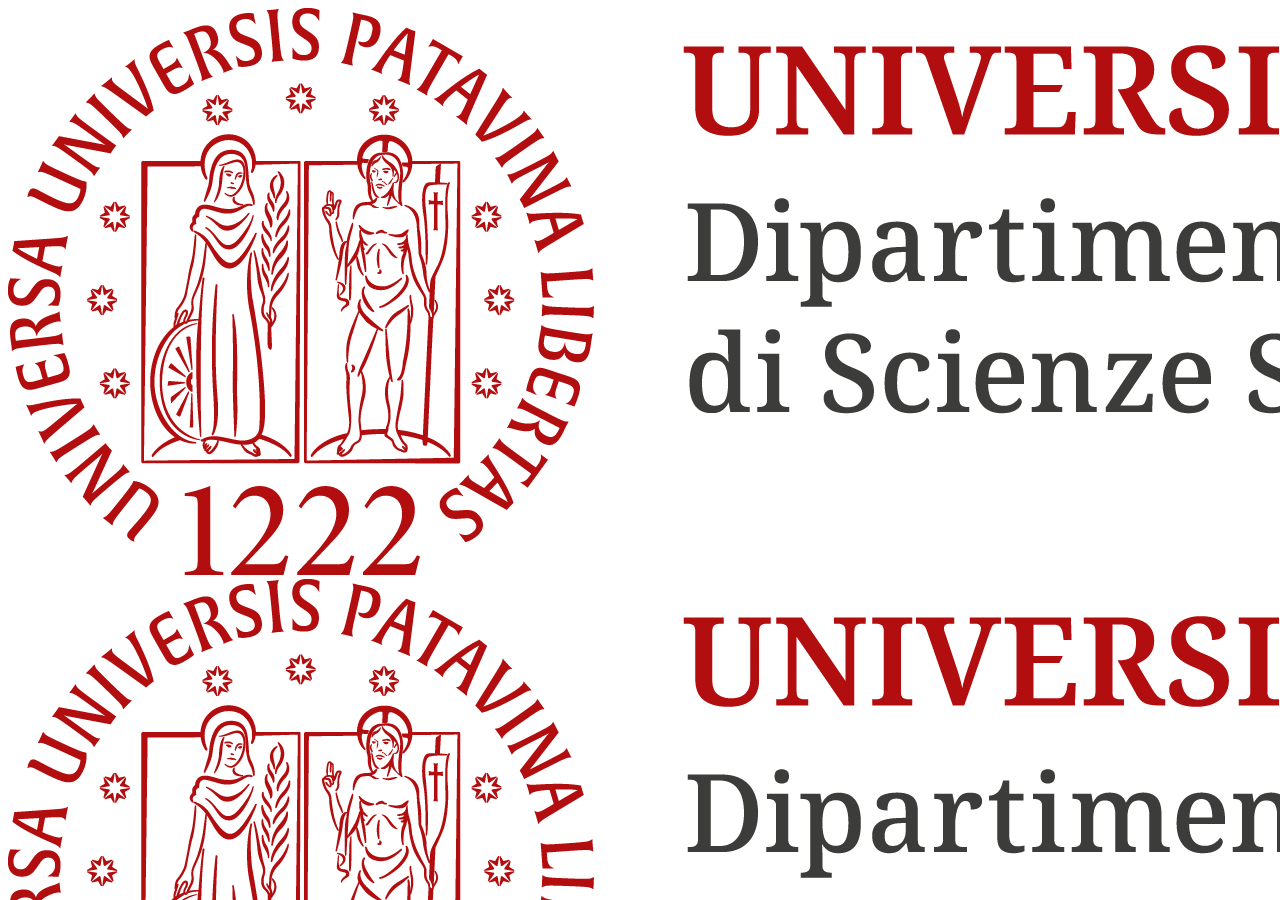
==== index.html @ 8d1b6821 "Add files via upload" ====
<!DOCTYPE html>
<html xmlns="http://www.w3.org/1999/xhtml" lang="en" xml:lang="en"><head>

<meta charset="utf-8">
<meta name="generator" content="quarto-1.10.18">

<meta name="viewport" content="width=device-width, initial-scale=1.0, user-scalable=yes">


<title>Alessandra R. Brazzale</title>
<style>
/* Default styles provided by pandoc.
** See https://pandoc.org/MANUAL.html#variables-for-html for config info.
*/
span.smallcaps{font-variant: small-caps;}
div.columns{display: flex; gap: 1.5em;}
div.column{flex: auto;}
@media screen {
div.columns{gap: min(4vw, 1.5em);}
div.column{overflow-x: auto;}
}
div.hanging-indent{margin-left: 1.5em; text-indent: -1.5em;}
ul.task-list{list-style: none;}
ul.task-list li input[type="checkbox"] {
  width: 0.8em;
  margin: 0 0.8em 0.2em -1em; /* quarto-specific, see https://github.com/quarto-dev/quarto-cli/issues/4556 */ 
  vertical-align: middle;
}
</style>


<script src="site_libs/quarto-nav/quarto-nav.js"></script>
<script src="site_libs/clipboard/clipboard.min.js"></script>
<script src="site_libs/quarto-search/autocomplete.umd.js"></script>
<script src="site_libs/quarto-search/fuse.min.js"></script>
<script src="site_libs/quarto-search/quarto-search.js"></script>
<meta name="quarto:offset" content="./">
<script src="site_libs/quarto-html/quarto.js" type="module"></script>
<script src="site_libs/quarto-html/tabsets/tabsets.js" type="module"></script>
<script src="site_libs/quarto-html/popper.min.js"></script>
<script src="site_libs/quarto-html/tippy.umd.min.js"></script>
<link href="site_libs/quarto-html/tippy.css" rel="stylesheet">
<link href="site_libs/quarto-html/quarto-syntax-highlighting-64a204ab8560d761af7679ceaba22944.css" rel="stylesheet" id="quarto-text-highlighting-styles">
<script src="site_libs/bootstrap/bootstrap.min.js"></script>
<link href="site_libs/bootstrap/bootstrap-icons.css" rel="stylesheet">
<link href="site_libs/bootstrap/bootstrap-cb7407ed415db5d52133feed00e51bfb.min.css" rel="stylesheet" append-hash="true" id="quarto-bootstrap" data-mode="light">
<script id="quarto-search-options" type="application/json">{
  "location": "navbar",
  "copy-button": false,
  "collapse-after": 3,
  "panel-placement": "end",
  "type": "overlay",
  "limit": 50,
  "keyboard-shortcut": [
    "f",
    "/",
    "s"
  ],
  "show-item-context": false,
  "language": {
    "search-no-results-text": "No results",
    "search-matching-documents-text": "matching documents",
    "search-copy-link-title": "Copy link to search",
    "search-hide-matches-text": "Hide additional matches",
    "search-more-match-text": "more match in this document",
    "search-more-matches-text": "more matches in this document",
    "search-clear-button-title": "Clear",
    "search-text-placeholder": "",
    "search-detached-cancel-button-title": "Cancel",
    "search-submit-button-title": "Submit",
    "search-label": "Search"
  }
}</script>


<link rel="stylesheet" href="styles.css">
</head>

<body class="nav-fixed quarto-light">

<div id="quarto-search-results"></div>
  <header id="quarto-header" class="headroom fixed-top">
    <nav class="navbar navbar-expand-lg " data-bs-theme="dark">
      <div class="navbar-container container-fluid">
      <div class="navbar-brand-container mx-auto">
    <a href="https://stat.unipd.it/" class="navbar-brand navbar-brand-logo">
    <img src="./assets/DSS.png" alt="Department of Statistical Sciences" class="navbar-logo light-content">
    <img src="./assets/DSS.png" alt="Department of Statistical Sciences" class="navbar-logo dark-content">
    </a>
    <a class="navbar-brand" href="https://stat.unipd.it/">
    <span class="navbar-title">Alessandra R. Brazzale</span>
    </a>
  </div>
            <div id="quarto-search" class="" title="Search"></div>
          <button class="navbar-toggler" type="button" data-bs-toggle="collapse" data-bs-target="#navbarCollapse" aria-controls="navbarCollapse" role="menu" aria-expanded="false" aria-label="Toggle navigation" onclick="if (window.quartoToggleHeadroom) { window.quartoToggleHeadroom(); }">
  <span class="navbar-toggler-icon"></span>
</button>
          <div class="collapse navbar-collapse" id="navbarCollapse">
            <ul class="navbar-nav navbar-nav-scroll ms-auto">
  <li class="nav-item">
    <a class="nav-link" href="./about-me.html"> 
<span class="menu-text">About Me</span></a>
  </li>  
  <li class="nav-item">
    <a class="nav-link" href="./education.html"> 
<span class="menu-text">Education</span></a>
  </li>  
  <li class="nav-item">
    <a class="nav-link" href="./research.html"> 
<span class="menu-text">Research</span></a>
  </li>  
  <li class="nav-item">
    <a class="nav-link" href="./publications.html"> 
<span class="menu-text">Publications</span></a>
  </li>  
  <li class="nav-item">
    <a class="nav-link" href="./teaching.html"> 
<span class="menu-text">Teaching</span></a>
  </li>  
  <li class="nav-item">
    <a class="nav-link" href="./contact.html"> 
<span class="menu-text">Contact</span></a>
  </li>  
  <li class="nav-item">
    <a class="nav-link" href="./AA/index.html"> 
<span class="menu-text">AA</span></a>
  </li>  
</ul>
          </div> <!-- /navcollapse -->
            <div class="quarto-navbar-tools">
</div>
      </div> <!-- /container-fluid -->
    </nav>
</header>
<!-- content -->
<div id="quarto-content" class="quarto-container page-columns page-rows-contents page-layout-full page-navbar">
<!-- sidebar -->
<!-- margin-sidebar -->
    
<!-- main -->
<main class="content column-page" id="quarto-document-content">

<header id="title-block-header" class="quarto-title-block default">
<div class="quarto-title">
<h1 class="title">Alessandra R. Brazzale</h1>
</div>



<div class="quarto-title-meta column-page">

    
  
    
  </div>
  


</header>


<meta http-equiv="refresh" content="0; url=about-me.html">
<p><a href="about-me.html">Continue to About Me</a></p>



</main> <!-- /main -->
<script>
  const headerTitle = document.querySelector('#quarto-header a.navbar-brand:not(.navbar-brand-logo)');
  if (headerTitle) {
    const label = document.createElement('span');
    label.className = headerTitle.className;
    label.append(...headerTitle.childNodes);
    headerTitle.replaceWith(label);
  }
  const headerNavbar = document.querySelector('#quarto-header .navbar');
  if (headerNavbar) {
    headerNavbar.classList.replace('navbar-expand-lg', 'navbar-expand-xl');
  }
</script>
<script id="quarto-html-after-body" type="application/javascript">
  window.document.addEventListener("DOMContentLoaded", function (event) {
    const isCodeAnnotation = (el) => {
      for (const clz of el.classList) {
        if (clz.startsWith('code-annotation-')) {                     
          return true;
        }
      }
      return false;
    }
    const onCopySuccess = function(e) {
      // button target
      const button = e.trigger;
      // don't keep focus
      button.blur();
      // flash "checked"
      button.classList.add('code-copy-button-checked');
      var currentTitle = button.getAttribute("title");
      button.setAttribute("title", "Copied!");
      let tooltip;
      if (window.bootstrap) {
        button.setAttribute("data-bs-toggle", "tooltip");
        button.setAttribute("data-bs-placement", "left");
        button.setAttribute("data-bs-title", "Copied!");
        tooltip = new bootstrap.Tooltip(button, 
          { trigger: "manual", 
            customClass: "code-copy-button-tooltip",
            offset: [0, -8]});
        tooltip.show();    
      }
      setTimeout(function() {
        if (tooltip) {
          tooltip.hide();
          button.removeAttribute("data-bs-title");
          button.removeAttribute("data-bs-toggle");
          button.removeAttribute("data-bs-placement");
        }
        button.setAttribute("title", currentTitle);
        button.classList.remove('code-copy-button-checked');
      }, 1000);
      // clear code selection
      e.clearSelection();
    }
    const getTextToCopy = function(trigger) {
      const outerScaffold = trigger.parentElement.cloneNode(true);
      const codeEl = outerScaffold.querySelector('code');
      for (const childEl of codeEl.children) {
        if (isCodeAnnotation(childEl)) {
          childEl.remove();
        }
      }
      return codeEl.innerText;
    }
    const clipboard = new window.ClipboardJS('.code-copy-button:not([data-in-quarto-modal])', {
      text: getTextToCopy
    });
    clipboard.on('success', onCopySuccess);
    if (window.document.getElementById('quarto-embedded-source-code-modal')) {
      const clipboardModal = new window.ClipboardJS('.code-copy-button[data-in-quarto-modal]', {
        text: getTextToCopy,
        container: window.document.getElementById('quarto-embedded-source-code-modal')
      });
      clipboardModal.on('success', onCopySuccess);
    }
      var localhostRegex = new RegExp(/^(?:http|https):\/\/localhost\:?[0-9]*\//);
      var mailtoRegex = new RegExp(/^mailto:/);
        var filterRegex = new RegExp('/' + window.location.host + '/');
      var isInternal = (href) => {
          return filterRegex.test(href) || localhostRegex.test(href) || mailtoRegex.test(href);
      }
      // Inspect non-navigation links and adorn them if external
     var links = window.document.querySelectorAll('a[href]:not(.nav-link):not(.navbar-brand):not(.toc-action):not(.sidebar-link):not(.sidebar-item-toggle):not(.pagination-link):not(.no-external):not([aria-hidden]):not(.dropdown-item):not(.quarto-navigation-tool):not(.about-link)');
      for (var i=0; i<links.length; i++) {
        const link = links[i];
        if (!isInternal(link.href)) {
          // undo the damage that might have been done by quarto-nav.js in the case of
          // links that we want to consider external
          if (link.dataset.originalHref !== undefined) {
            link.href = link.dataset.originalHref;
          }
        }
      }
    function tippyHover(el, contentFn, onTriggerFn, onUntriggerFn) {
      const config = {
        allowHTML: true,
        maxWidth: 500,
        delay: 100,
        arrow: false,
        appendTo: function(el) {
            return el.parentElement;
        },
        interactive: true,
        interactiveBorder: 10,
        theme: 'quarto',
        placement: 'bottom-start',
      };
      if (contentFn) {
        config.content = contentFn;
      }
      if (onTriggerFn) {
        config.onTrigger = onTriggerFn;
      }
      if (onUntriggerFn) {
        config.onUntrigger = onUntriggerFn;
      }
      window.tippy(el, config); 
    }
    const noterefs = window.document.querySelectorAll('a[role="doc-noteref"]');
    for (var i=0; i<noterefs.length; i++) {
      const ref = noterefs[i];
      tippyHover(ref, function() {
        // use id or data attribute instead here
        let href = ref.getAttribute('data-footnote-href') || ref.getAttribute('href');
        try { href = new URL(href).hash; } catch {}
        const id = href.replace(/^#\/?/, "");
        const note = window.document.getElementById(id);
        if (note) {
          return note.innerHTML;
        } else {
          return "";
        }
      });
    }
    const xrefs = window.document.querySelectorAll('a.quarto-xref');
    const processXRef = (id, note) => {
      // Strip column container classes
      const stripColumnClz = (el) => {
        el.classList.remove("page-full", "page-columns");
        if (el.children) {
          for (const child of el.children) {
            stripColumnClz(child);
          }
        }
      }
      stripColumnClz(note)
      if (id === null || id.startsWith('sec-')) {
        // Special case sections, only their first couple elements
        const container = document.createElement("div");
        if (note.children && note.children.length > 2) {
          container.appendChild(note.children[0].cloneNode(true));
          for (let i = 1; i < note.children.length; i++) {
            const child = note.children[i];
            if (child.tagName === "P" && child.innerText === "") {
              continue;
            } else {
              container.appendChild(child.cloneNode(true));
              break;
            }
          }
          if (window.Quarto?.typesetMath) {
            window.Quarto.typesetMath(container);
          }
          return container.innerHTML
        } else {
          if (window.Quarto?.typesetMath) {
            window.Quarto.typesetMath(note);
          }
          return note.innerHTML;
        }
      } else {
        // Remove any anchor links if they are present
        const anchorLink = note.querySelector('a.anchorjs-link');
        if (anchorLink) {
          anchorLink.remove();
        }
        if (window.Quarto?.typesetMath) {
          window.Quarto.typesetMath(note);
        }
        if (note.classList.contains("callout")) {
          return note.outerHTML;
        } else {
          return note.innerHTML;
        }
      }
    }
    for (var i=0; i<xrefs.length; i++) {
      const xref = xrefs[i];
      tippyHover(xref, undefined, function(instance) {
        instance.disable();
        let url = xref.getAttribute('href');
        let hash = undefined; 
        if (url.startsWith('#')) {
          hash = url;
        } else {
          try { hash = new URL(url).hash; } catch {}
        }
        if (hash) {
          const id = hash.replace(/^#\/?/, "");
          const note = window.document.getElementById(id);
          if (note !== null) {
            try {
              const html = processXRef(id, note.cloneNode(true));
              instance.setContent(html);
            } finally {
              instance.enable();
              instance.show();
            }
          } else {
            // See if we can fetch this
            fetch(url.split('#')[0])
            .then(res => res.text())
            .then(html => {
              const parser = new DOMParser();
              const htmlDoc = parser.parseFromString(html, "text/html");
              const note = htmlDoc.getElementById(id);
              if (note !== null) {
                const html = processXRef(id, note);
                instance.setContent(html);
              } 
            }).finally(() => {
              instance.enable();
              instance.show();
            });
          }
        } else {
          // See if we can fetch a full url (with no hash to target)
          // This is a special case and we should probably do some content thinning / targeting
          fetch(url)
          .then(res => res.text())
          .then(html => {
            const parser = new DOMParser();
            const htmlDoc = parser.parseFromString(html, "text/html");
            const note = htmlDoc.querySelector('main.content');
            if (note !== null) {
              // This should only happen for chapter cross references
              // (since there is no id in the URL)
              // remove the first header
              if (note.children.length > 0 && note.children[0].tagName === "HEADER") {
                note.children[0].remove();
              }
              const html = processXRef(null, note);
              instance.setContent(html);
            } 
          }).finally(() => {
            instance.enable();
            instance.show();
          });
        }
      }, function(instance) {
      });
    }
        let selectedAnnoteEl;
        const selectorForAnnotation = ( cell, annotation) => {
          let cellAttr = 'data-code-cell="' + cell + '"';
          let lineAttr = 'data-code-annotation="' +  annotation + '"';
          const selector = 'span[' + cellAttr + '][' + lineAttr + ']';
          return selector;
        }
        const selectCodeLines = (annoteEl) => {
          const doc = window.document;
          const targetCell = annoteEl.getAttribute("data-target-cell");
          const targetAnnotation = annoteEl.getAttribute("data-target-annotation");
          const annoteSpan = window.document.querySelector(selectorForAnnotation(targetCell, targetAnnotation));
          const lines = annoteSpan.getAttribute("data-code-lines").split(",");
          const lineIds = lines.map((line) => {
            return targetCell + "-" + line;
          })
          let top = null;
          let height = null;
          let parent = null;
          if (lineIds.length > 0) {
              //compute the position of the single el (top and bottom and make a div)
              const el = window.document.getElementById(lineIds[0]);
              top = el.offsetTop;
              height = el.offsetHeight;
              parent = el.parentElement.parentElement;
            if (lineIds.length > 1) {
              const lastEl = window.document.getElementById(lineIds[lineIds.length - 1]);
              const bottom = lastEl.offsetTop + lastEl.offsetHeight;
              height = bottom - top;
            }
            if (top !== null && height !== null && parent !== null) {
              // cook up a div (if necessary) and position it 
              let div = window.document.getElementById("code-annotation-line-highlight");
              if (div === null) {
                div = window.document.createElement("div");
                div.setAttribute("id", "code-annotation-line-highlight");
                div.style.position = 'absolute';
                parent.appendChild(div);
              }
              div.style.top = top - 2 + "px";
              div.style.height = height + 4 + "px";
              div.style.left = 0;
              let gutterDiv = window.document.getElementById("code-annotation-line-highlight-gutter");
              if (gutterDiv === null) {
                gutterDiv = window.document.createElement("div");
                gutterDiv.setAttribute("id", "code-annotation-line-highlight-gutter");
                gutterDiv.style.position = 'absolute';
                const codeCell = window.document.getElementById(targetCell);
                const gutter = codeCell.querySelector('.code-annotation-gutter');
                gutter.appendChild(gutterDiv);
              }
              gutterDiv.style.top = top - 2 + "px";
              gutterDiv.style.height = height + 4 + "px";
            }
            selectedAnnoteEl = annoteEl;
          }
        };
        const unselectCodeLines = () => {
          const elementsIds = ["code-annotation-line-highlight", "code-annotation-line-highlight-gutter"];
          elementsIds.forEach((elId) => {
            const div = window.document.getElementById(elId);
            if (div) {
              div.remove();
            }
          });
          selectedAnnoteEl = undefined;
        };
          // Handle positioning of the toggle
      window.addEventListener(
        "resize",
        throttle(() => {
          elRect = undefined;
          if (selectedAnnoteEl) {
            selectCodeLines(selectedAnnoteEl);
          }
        }, 10)
      );
      function throttle(fn, ms) {
      let throttle = false;
      let timer;
        return (...args) => {
          if(!throttle) { // first call gets through
              fn.apply(this, args);
              throttle = true;
          } else { // all the others get throttled
              if(timer) clearTimeout(timer); // cancel #2
              timer = setTimeout(() => {
                fn.apply(this, args);
                timer = throttle = false;
              }, ms);
          }
        };
      }
        // Attach click handler to the DT
        const annoteDls = window.document.querySelectorAll('dt[data-target-cell]');
        for (const annoteDlNode of annoteDls) {
          annoteDlNode.addEventListener('click', (event) => {
            const clickedEl = event.target;
            if (clickedEl !== selectedAnnoteEl) {
              unselectCodeLines();
              const activeEl = window.document.querySelector('dt[data-target-cell].code-annotation-active');
              if (activeEl) {
                activeEl.classList.remove('code-annotation-active');
              }
              selectCodeLines(clickedEl);
              clickedEl.classList.add('code-annotation-active');
            } else {
              // Unselect the line
              unselectCodeLines();
              clickedEl.classList.remove('code-annotation-active');
            }
          });
        }
    const findCites = (el) => {
      const parentEl = el.parentElement;
      if (parentEl) {
        const cites = parentEl.dataset.cites;
        if (cites) {
          return {
            el,
            cites: cites.split(' ')
          };
        } else {
          return findCites(el.parentElement)
        }
      } else {
        return undefined;
      }
    };
    var bibliorefs = window.document.querySelectorAll('a[role="doc-biblioref"]');
    for (var i=0; i<bibliorefs.length; i++) {
      const ref = bibliorefs[i];
      const citeInfo = findCites(ref);
      if (citeInfo) {
        tippyHover(citeInfo.el, function() {
          var popup = window.document.createElement('div');
          citeInfo.cites.forEach(function(cite) {
            var citeDiv = window.document.createElement('div');
            citeDiv.classList.add('hanging-indent');
            citeDiv.classList.add('csl-entry');
            var biblioDiv = window.document.getElementById('ref-' + cite);
            if (biblioDiv) {
              citeDiv.innerHTML = biblioDiv.innerHTML;
            }
            popup.appendChild(citeDiv);
          });
          return popup.innerHTML;
        });
      }
    }
  });
  </script>
</div> <!-- /content -->




</body></html>
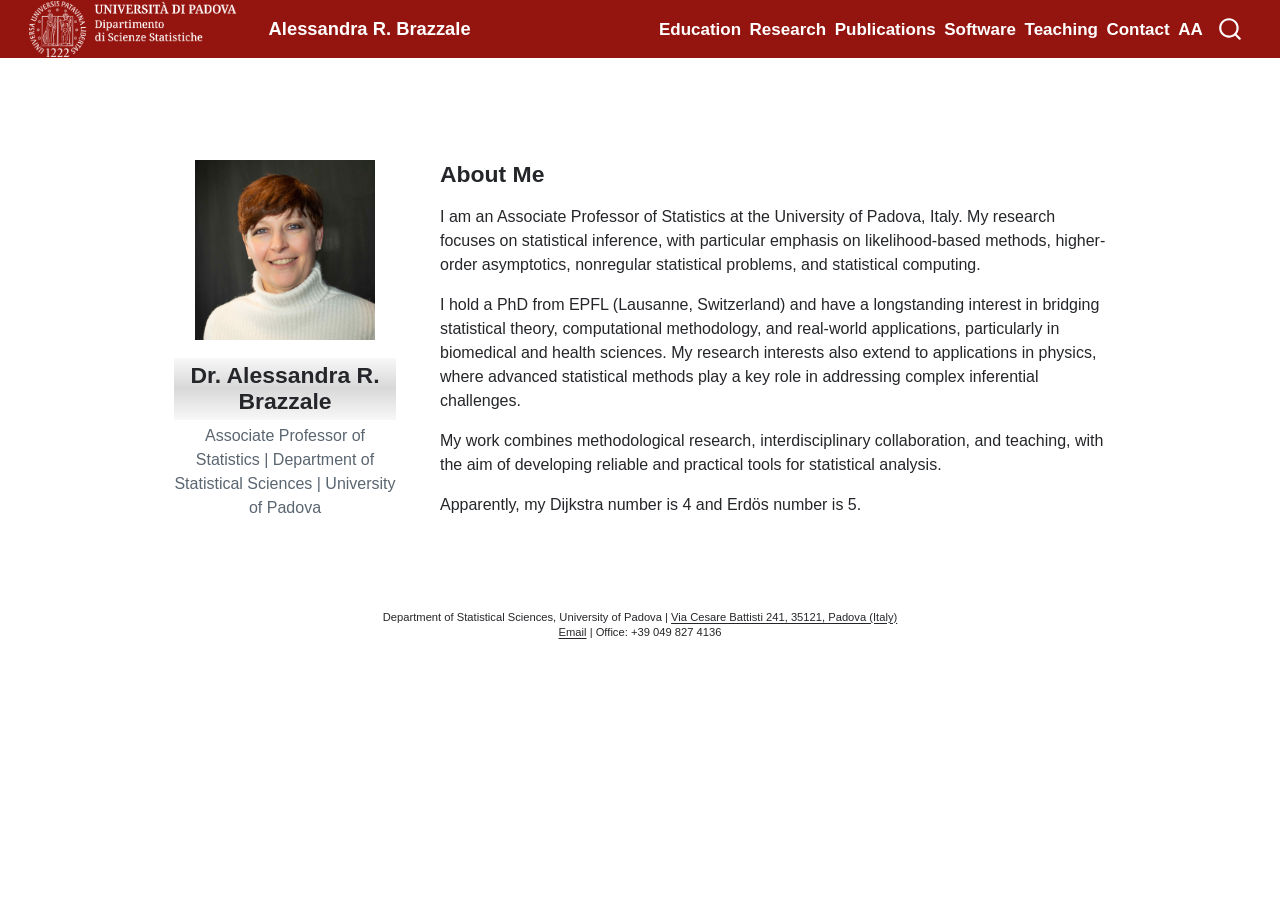
==== commit f4a333e7: "Add files via upload" ====
--- a/index.html
+++ b/index.html
@@ -98,10 +98,6 @@
           <div class="collapse navbar-collapse" id="navbarCollapse">
             <ul class="navbar-nav navbar-nav-scroll ms-auto">
   <li class="nav-item">
-    <a class="nav-link" href="./about-me.html"> 
-<span class="menu-text">About Me</span></a>
-  </li>  
-  <li class="nav-item">
     <a class="nav-link" href="./education.html"> 
 <span class="menu-text">Education</span></a>
   </li>  
@@ -112,6 +108,10 @@
   <li class="nav-item">
     <a class="nav-link" href="./publications.html"> 
 <span class="menu-text">Publications</span></a>
+  </li>  
+  <li class="nav-item">
+    <a class="nav-link" href="./software.html"> 
+<span class="menu-text">Software</span></a>
   </li>  
   <li class="nav-item">
     <a class="nav-link" href="./teaching.html"> 
@@ -168,10 +168,9 @@
 <script>
   const headerTitle = document.querySelector('#quarto-header a.navbar-brand:not(.navbar-brand-logo)');
   if (headerTitle) {
-    const label = document.createElement('span');
-    label.className = headerTitle.className;
-    label.append(...headerTitle.childNodes);
-    headerTitle.replaceWith(label);
+    const siteOffset = document.querySelector('meta[name="quarto:offset"]')?.content || './';
+    headerTitle.href = siteOffset + 'about-me.html';
+    headerTitle.title = 'About Me';
   }
   const headerNavbar = document.querySelector('#quarto-header .navbar');
   if (headerNavbar) {
--- a/site_libs/quarto-html/tippy.css
+++ b/site_libs/quarto-html/tippy.css
@@ -0,0 +1 @@
+.tippy-box[data-animation=fade][data-state=hidden]{opacity:0}[data-tippy-root]{max-width:calc(100vw - 10px)}.tippy-box{position:relative;background-color:#333;color:#fff;border-radius:4px;font-size:14px;line-height:1.4;white-space:normal;outline:0;transition-property:transform,visibility,opacity}.tippy-box[data-placement^=top]>.tippy-arrow{bottom:0}.tippy-box[data-placement^=top]>.tippy-arrow:before{bottom:-7px;left:0;border-width:8px 8px 0;border-top-color:initial;transform-origin:center top}.tippy-box[data-placement^=bottom]>.tippy-arrow{top:0}.tippy-box[data-placement^=bottom]>.tippy-arrow:before{top:-7px;left:0;border-width:0 8px 8px;border-bottom-color:initial;transform-origin:center bottom}.tippy-box[data-placement^=left]>.tippy-arrow{right:0}.tippy-box[data-placement^=left]>.tippy-arrow:before{border-width:8px 0 8px 8px;border-left-color:initial;right:-7px;transform-origin:center left}.tippy-box[data-placement^=right]>.tippy-arrow{left:0}.tippy-box[data-placement^=right]>.tippy-arrow:before{left:-7px;border-width:8px 8px 8px 0;border-right-color:initial;transform-origin:center right}.tippy-box[data-inertia][data-state=visible]{transition-timing-function:cubic-bezier(.54,1.5,.38,1.11)}.tippy-arrow{width:16px;height:16px;color:#333}.tippy-arrow:before{content:"";position:absolute;border-color:transparent;border-style:solid}.tippy-content{position:relative;padding:5px 9px;z-index:1}
--- a/site_libs/quarto-html/quarto-syntax-highlighting-64a204ab8560d761af7679ceaba22944.css
+++ b/site_libs/quarto-html/quarto-syntax-highlighting-64a204ab8560d761af7679ceaba22944.css
@@ -0,0 +1,236 @@
+/* quarto syntax highlight colors */
+:root {
+  --quarto-hl-ot-color: #003B4F;
+  --quarto-hl-at-color: #657422;
+  --quarto-hl-ss-color: #20794D;
+  --quarto-hl-an-color: #5E5E5E;
+  --quarto-hl-fu-color: #4758AB;
+  --quarto-hl-st-color: #20794D;
+  --quarto-hl-cf-color: #003B4F;
+  --quarto-hl-op-color: #5E5E5E;
+  --quarto-hl-er-color: #AD0000;
+  --quarto-hl-bn-color: #AD0000;
+  --quarto-hl-al-color: #AD0000;
+  --quarto-hl-va-color: #111111;
+  --quarto-hl-bu-color: inherit;
+  --quarto-hl-ex-color: inherit;
+  --quarto-hl-pp-color: #AD0000;
+  --quarto-hl-in-color: #5E5E5E;
+  --quarto-hl-vs-color: #20794D;
+  --quarto-hl-wa-color: #5E5E5E;
+  --quarto-hl-do-color: #5E5E5E;
+  --quarto-hl-im-color: #00769E;
+  --quarto-hl-ch-color: #20794D;
+  --quarto-hl-dt-color: #AD0000;
+  --quarto-hl-fl-color: #AD0000;
+  --quarto-hl-co-color: #5E5E5E;
+  --quarto-hl-cv-color: #5E5E5E;
+  --quarto-hl-cn-color: #8f5902;
+  --quarto-hl-sc-color: #5E5E5E;
+  --quarto-hl-dv-color: #AD0000;
+  --quarto-hl-kw-color: #003B4F;
+}
+
+/* other quarto variables */
+:root {
+  --quarto-font-monospace: SFMono-Regular, Menlo, Monaco, Consolas, "Liberation Mono", "Courier New", monospace;
+}
+
+/* syntax highlight based on Pandoc's rules */
+pre > code.sourceCode > span {
+  color: #003B4F;
+}
+
+code.sourceCode > span {
+  color: #003B4F;
+}
+
+div.sourceCode,
+div.sourceCode pre.sourceCode {
+  color: #003B4F;
+}
+
+/* Normal */
+code span {
+  color: #003B4F;
+}
+
+/* Alert */
+code span.al {
+  color: #AD0000;
+  font-style: inherit;
+}
+
+/* Annotation */
+code span.an {
+  color: #5E5E5E;
+  font-style: inherit;
+}
+
+/* Attribute */
+code span.at {
+  color: #657422;
+  font-style: inherit;
+}
+
+/* BaseN */
+code span.bn {
+  color: #AD0000;
+  font-style: inherit;
+}
+
+/* BuiltIn */
+code span.bu {
+  font-style: inherit;
+}
+
+/* ControlFlow */
+code span.cf {
+  color: #003B4F;
+  font-weight: bold;
+  font-style: inherit;
+}
+
+/* Char */
+code span.ch {
+  color: #20794D;
+  font-style: inherit;
+}
+
+/* Constant */
+code span.cn {
+  color: #8f5902;
+  font-style: inherit;
+}
+
+/* Comment */
+code span.co {
+  color: #5E5E5E;
+  font-style: inherit;
+}
+
+/* CommentVar */
+code span.cv {
+  color: #5E5E5E;
+  font-style: italic;
+}
+
+/* Documentation */
+code span.do {
+  color: #5E5E5E;
+  font-style: italic;
+}
+
+/* DataType */
+code span.dt {
+  color: #AD0000;
+  font-style: inherit;
+}
+
+/* DecVal */
+code span.dv {
+  color: #AD0000;
+  font-style: inherit;
+}
+
+/* Error */
+code span.er {
+  color: #AD0000;
+  font-style: inherit;
+}
+
+/* Extension */
+code span.ex {
+  font-style: inherit;
+}
+
+/* Float */
+code span.fl {
+  color: #AD0000;
+  font-style: inherit;
+}
+
+/* Function */
+code span.fu {
+  color: #4758AB;
+  font-style: inherit;
+}
+
+/* Import */
+code span.im {
+  color: #00769E;
+  font-style: inherit;
+}
+
+/* Information */
+code span.in {
+  color: #5E5E5E;
+  font-style: inherit;
+}
+
+/* Keyword */
+code span.kw {
+  color: #003B4F;
+  font-weight: bold;
+  font-style: inherit;
+}
+
+/* Operator */
+code span.op {
+  color: #5E5E5E;
+  font-style: inherit;
+}
+
+/* Other */
+code span.ot {
+  color: #003B4F;
+  font-style: inherit;
+}
+
+/* Preprocessor */
+code span.pp {
+  color: #AD0000;
+  font-style: inherit;
+}
+
+/* SpecialChar */
+code span.sc {
+  color: #5E5E5E;
+  font-style: inherit;
+}
+
+/* SpecialString */
+code span.ss {
+  color: #20794D;
+  font-style: inherit;
+}
+
+/* String */
+code span.st {
+  color: #20794D;
+  font-style: inherit;
+}
+
+/* Variable */
+code span.va {
+  color: #111111;
+  font-style: inherit;
+}
+
+/* VerbatimString */
+code span.vs {
+  color: #20794D;
+  font-style: inherit;
+}
+
+/* Warning */
+code span.wa {
+  color: #5E5E5E;
+  font-style: italic;
+}
+
+.prevent-inlining {
+  content: "</";
+}
+
+/*# sourceMappingURL=9d8d5bb603a83b8298b89080a598c93b.css.map */
--- a/styles.css
+++ b/styles.css
@@ -0,0 +1,518 @@
+:root {
+  --brand-red: #94150f;
+  --text: #242629;
+  --muted: #5f5f5f;
+  --link: var(--text);
+  --bs-body-color: var(--text);
+  --bs-heading-color: var(--text);
+  --bs-emphasis-color: var(--text);
+  --page-width: 980px;
+  --content-width: 820px;
+  --body-font-size: 16px;
+  --body-line-height: 1.5;
+  --table-line-height: 1.55;
+  --compact-table-line-height: 1.25;
+  --h1-font-size: 1.35rem;
+  --h2-font-size: 1.18rem;
+  --h3-font-size: 1rem;
+  --h4-font-size: 0.95rem;
+  --menu-font-size: 1rem;
+  --header-height: 58px;
+}
+
+* {
+  box-sizing: border-box;
+}
+
+html {
+  font-size: 17px;
+  background: #ffffff;
+}
+
+body {
+  margin: 0;
+  color: var(--text);
+  font-family: Roboto, Arial, Helvetica, sans-serif;
+  font-size: var(--body-font-size);
+  line-height: var(--body-line-height);
+  background: #ffffff;
+}
+
+a {
+  color: var(--link);
+  overflow-wrap: anywhere;
+  text-decoration: underline;
+  text-decoration-thickness: 1px;
+  text-underline-offset: 2px;
+}
+
+#quarto-header .navbar {
+  min-height: var(--header-height);
+  font-size: var(--body-font-size);
+  line-height: 1.5;
+  padding-top: 0;
+  padding-bottom: 0;
+  box-shadow: none;
+}
+
+.navbar-brand-container {
+  gap: 2ch;
+  align-items: center;
+}
+
+.navbar-brand-logo {
+  flex-shrink: 0;
+}
+
+.navbar-logo {
+  height: 55.1px;
+  max-height: 55.1px;
+  width: auto;
+  max-width: none;
+  padding: 0;
+  background: transparent;
+  object-fit: contain;
+  /* Screen blending maps the inverted white background to the header red. */
+  filter: grayscale(1) contrast(8) invert(1);
+  mix-blend-mode: screen;
+}
+
+.navbar-brand {
+  font-size: 1.08rem;
+  font-weight: 700;
+  padding: 0;
+  margin: 0;
+}
+
+.navbar-nav .nav-link {
+  font-size: var(--menu-font-size);
+  line-height: 1.5;
+  font-weight: 700;
+  color: #ffffff;
+}
+
+@media (min-width: 1200px) and (max-width: 1399.98px) {
+  .navbar .navbar-nav .nav-link {
+    padding-left: 0.25rem;
+    padding-right: 0.25rem;
+  }
+}
+
+@media (max-width: 1199.98px) {
+  #quarto-header .navbar-brand-container {
+    margin-left: 0 !important;
+    margin-right: auto !important;
+  }
+
+  #navbarCollapse .navbar-nav {
+    align-items: flex-end;
+  }
+}
+
+@media (max-width: 575.98px) {
+  #quarto-header .navbar-brand-container {
+    flex: 1 1 100%;
+    width: 100%;
+    max-width: none;
+    order: 0;
+    justify-content: center;
+    gap: 2ch;
+  }
+
+  .navbar-logo {
+    width: 39.9vw;
+    height: auto;
+    object-fit: contain;
+  }
+
+  .navbar-brand:not(.navbar-brand-logo) {
+    max-width: 43%;
+    white-space: normal;
+    font-size: 0.95rem;
+  }
+
+  #quarto-header .navbar-title {
+    display: block;
+    overflow: visible;
+    text-overflow: clip;
+    white-space: normal;
+  }
+}
+
+.quarto-title-block,
+#title-block-header,
+h1.title {
+  display: none;
+}
+
+.page-shell {
+  width: min(100%, var(--page-width));
+  margin: 0 auto;
+  padding: 72px 24px 56px;
+}
+
+.content-column {
+  width: min(100%, var(--content-width));
+  margin: 0 auto;
+}
+
+.content-column p {
+  margin: 16px 0 0;
+}
+
+.content-column :is(p, li) {
+  font-size: var(--body-font-size);
+  line-height: var(--body-line-height);
+}
+
+.content-column table {
+  font-size: var(--body-font-size);
+  line-height: var(--table-line-height);
+}
+
+.content-column :is(td, th) :is(p, li) {
+  line-height: inherit;
+}
+
+.content-column h1,
+.content-column h2,
+.content-column h3,
+.content-column h4 {
+  color: var(--text);
+  font-weight: 700;
+  line-height: 1.25;
+}
+
+.content-column h1 {
+  margin: 0 0 16px;
+  font-size: var(--h1-font-size);
+}
+
+.content-column h2 {
+  color: var(--brand-red);
+  margin: 36px 0 10px;
+  font-size: var(--h2-font-size);
+}
+
+.content-column h3 {
+  margin: 28px 0 8px;
+  font-size: var(--h3-font-size);
+}
+
+.content-column h4 {
+  font-size: var(--h4-font-size);
+}
+
+#quarto-document-content h2,
+#quarto-document-content h2 a,
+#quarto-document-content h2 font {
+  color: var(--brand-red);
+}
+
+.profile-hero {
+  display: grid;
+  justify-items: center;
+  align-content: start;
+  text-align: center;
+}
+
+.page-shell.about-page {
+  display: block;
+}
+
+.about-page > .about-grid {
+  display: grid;
+  /* Quarto also assigns its page-column grid to this container. */
+  grid-template-columns: minmax(0, 1fr) minmax(0, 3fr) !important;
+  gap: 44px;
+  align-items: start;
+}
+
+#quarto-document-content .about-page > .about-grid > * {
+  grid-column: auto !important;
+  min-width: 0;
+}
+
+.about-page > .about-grid .content-column {
+  width: 100%;
+  margin: 0;
+}
+
+.portrait {
+  width: min(100%, 180px);
+  aspect-ratio: 1 / 1;
+  object-fit: cover;
+  display: block;
+}
+
+.unavailable-asset {
+  border: 1px solid #e1e1e1;
+  background:
+    linear-gradient(135deg, rgba(148, 21, 15, 0.08), rgba(255, 255, 255, 0.4)),
+    #f6f6f6;
+}
+
+.name-band {
+  width: 100%;
+  margin-top: 18px;
+  padding: 4px 10px 5px;
+  color: var(--text);
+  background: linear-gradient(180deg, #f8f8f8 0%, #d8d8d8 48%, #f8f8f8 100%);
+}
+
+.name-band h1 {
+  color: var(--text);
+  margin: 0;
+  font-size: var(--h1-font-size);
+  line-height: 1.15;
+  font-weight: 700;
+}
+
+.subtitle {
+  margin: 14px 0 0;
+  font-size: var(--body-font-size);
+  line-height: var(--body-line-height);
+}
+
+.social-links {
+  display: flex;
+  flex-wrap: wrap;
+  justify-content: center;
+  gap: 8px 18px;
+  margin-top: 18px;
+}
+
+.social-links a {
+  color: var(--text);
+}
+
+.research-list h2 {
+  margin-top: 30px;
+  padding-bottom: 0;
+  border-bottom: 0;
+}
+
+.research-list h3 {
+  margin-top: 20px;
+}
+
+.compact-cv h2 {
+  margin-top: 30px;
+  border-bottom: 0;
+}
+
+.compact-cv h3 {
+  margin-top: 20px;
+}
+
+.compact-cv .compact-table,
+.compact-cv .compact-table :is(thead, tbody, tfoot, tr, th, td) {
+  border: 0;
+}
+
+.content-column .compact-table {
+  --bs-table-color: var(--text);
+  width: 100%;
+  margin: 8px 0 0;
+  border-collapse: collapse;
+  line-height: var(--compact-table-line-height);
+}
+
+.compact-table th,
+.compact-table td {
+  padding: 4px 0;
+  vertical-align: top;
+  line-height: var(--compact-table-line-height);
+  border: 0;
+}
+
+.compact-table th {
+  width: 9.5rem;
+  padding-right: 20px;
+  font-weight: 700;
+  text-align: left;
+  white-space: nowrap;
+}
+
+.publications-auto-numbered p {
+  position: relative;
+  padding-left: 3.75rem;
+}
+
+.publications-auto-numbered p::before {
+  content: attr(data-publication-number) ".";
+  position: absolute;
+  left: 0;
+  top: 0;
+  min-width: 2.75rem;
+  font-weight: 700;
+}
+
+.drive-preview {
+  margin: 26px 0 0;
+}
+
+.drive-preview iframe {
+  width: 100%;
+  min-height: 540px;
+  border: 0;
+}
+
+.drive-preview figcaption {
+  margin-top: 8px;
+  color: var(--muted);
+}
+
+.contact-card h1 {
+  margin-bottom: 20px;
+}
+
+.content-column.contact-card p {
+  margin-top: 6px;
+  line-height: 1.2;
+}
+
+.aa-content {
+  overflow-wrap: anywhere;
+}
+
+.aa-content font[color] {
+  color: var(--brand-red);
+}
+
+.aa-content font[size] {
+  font-size: inherit;
+}
+
+.aa-content img {
+  max-width: 100%;
+}
+
+.aa-content img[height="261"] {
+  height: auto;
+  width: 180px;
+  margin: 0;
+}
+
+.aa-content pre {
+  max-width: 100%;
+  overflow-x: auto;
+}
+
+.aa-content [id] {
+  scroll-margin-top: 110px;
+}
+
+.aa-author-contacts {
+  display: block;
+  width: 100%;
+  margin: 24px 0;
+}
+
+.aa-author-contacts > tbody {
+  display: block;
+  width: 100%;
+}
+
+.aa-author-contacts > tbody > tr {
+  display: grid;
+  grid-template-columns: repeat(3, minmax(0, 1fr));
+  gap: 28px;
+}
+
+.aa-author-contacts,
+.aa-author-contacts :is(tbody, tr, td) {
+  border: 0;
+}
+
+.aa-author-contacts > tbody > tr > td {
+  display: flex;
+  flex-direction: column;
+  gap: 12px;
+  padding: 0;
+  text-align: left;
+  line-height: var(--table-line-height);
+}
+
+.aa-author-contacts address {
+  flex: 1;
+  margin: 0;
+  font-style: normal;
+}
+
+@media (max-width: 900px) {
+  .aa-author-contacts > tbody > tr {
+    grid-template-columns: minmax(0, 1fr);
+    gap: 32px;
+  }
+}
+
+@media (max-width: 720px) {
+  .aa-navigation,
+  .aa-navigation tbody,
+  .aa-navigation tr,
+  .aa-navigation td {
+    display: block;
+    width: 100%;
+  }
+}
+
+.site-footer {
+  width: min(100%, var(--content-width));
+  margin: 0 auto;
+  padding: 24px 24px 36px;
+  color: var(--text);
+  font-size: 0.7em;
+  text-align: center;
+  line-height: 1;
+}
+
+.site-footer p {
+  margin: 4px 0 0;
+}
+
+@media (max-width: 720px) {
+  .page-shell {
+    padding: 26px 24px 42px;
+  }
+
+  .about-page {
+    padding-top: 24px;
+  }
+
+  .about-page > .about-grid {
+    grid-template-columns: minmax(0, 1fr) !important;
+    gap: 28px;
+  }
+
+  .portrait {
+    width: min(100%, 180px);
+  }
+
+  .name-band {
+    margin-top: 18px;
+    padding-left: 12px;
+    padding-right: 12px;
+  }
+
+  .social-links {
+    display: grid;
+    gap: 8px;
+  }
+
+  .drive-preview iframe {
+    min-height: 420px;
+  }
+
+  .compact-table th,
+  .compact-table td {
+    display: block;
+    width: 100%;
+    padding: 2px 0;
+    white-space: normal;
+  }
+
+  .compact-table tr + tr th {
+    padding-top: 8px;
+  }
+}
